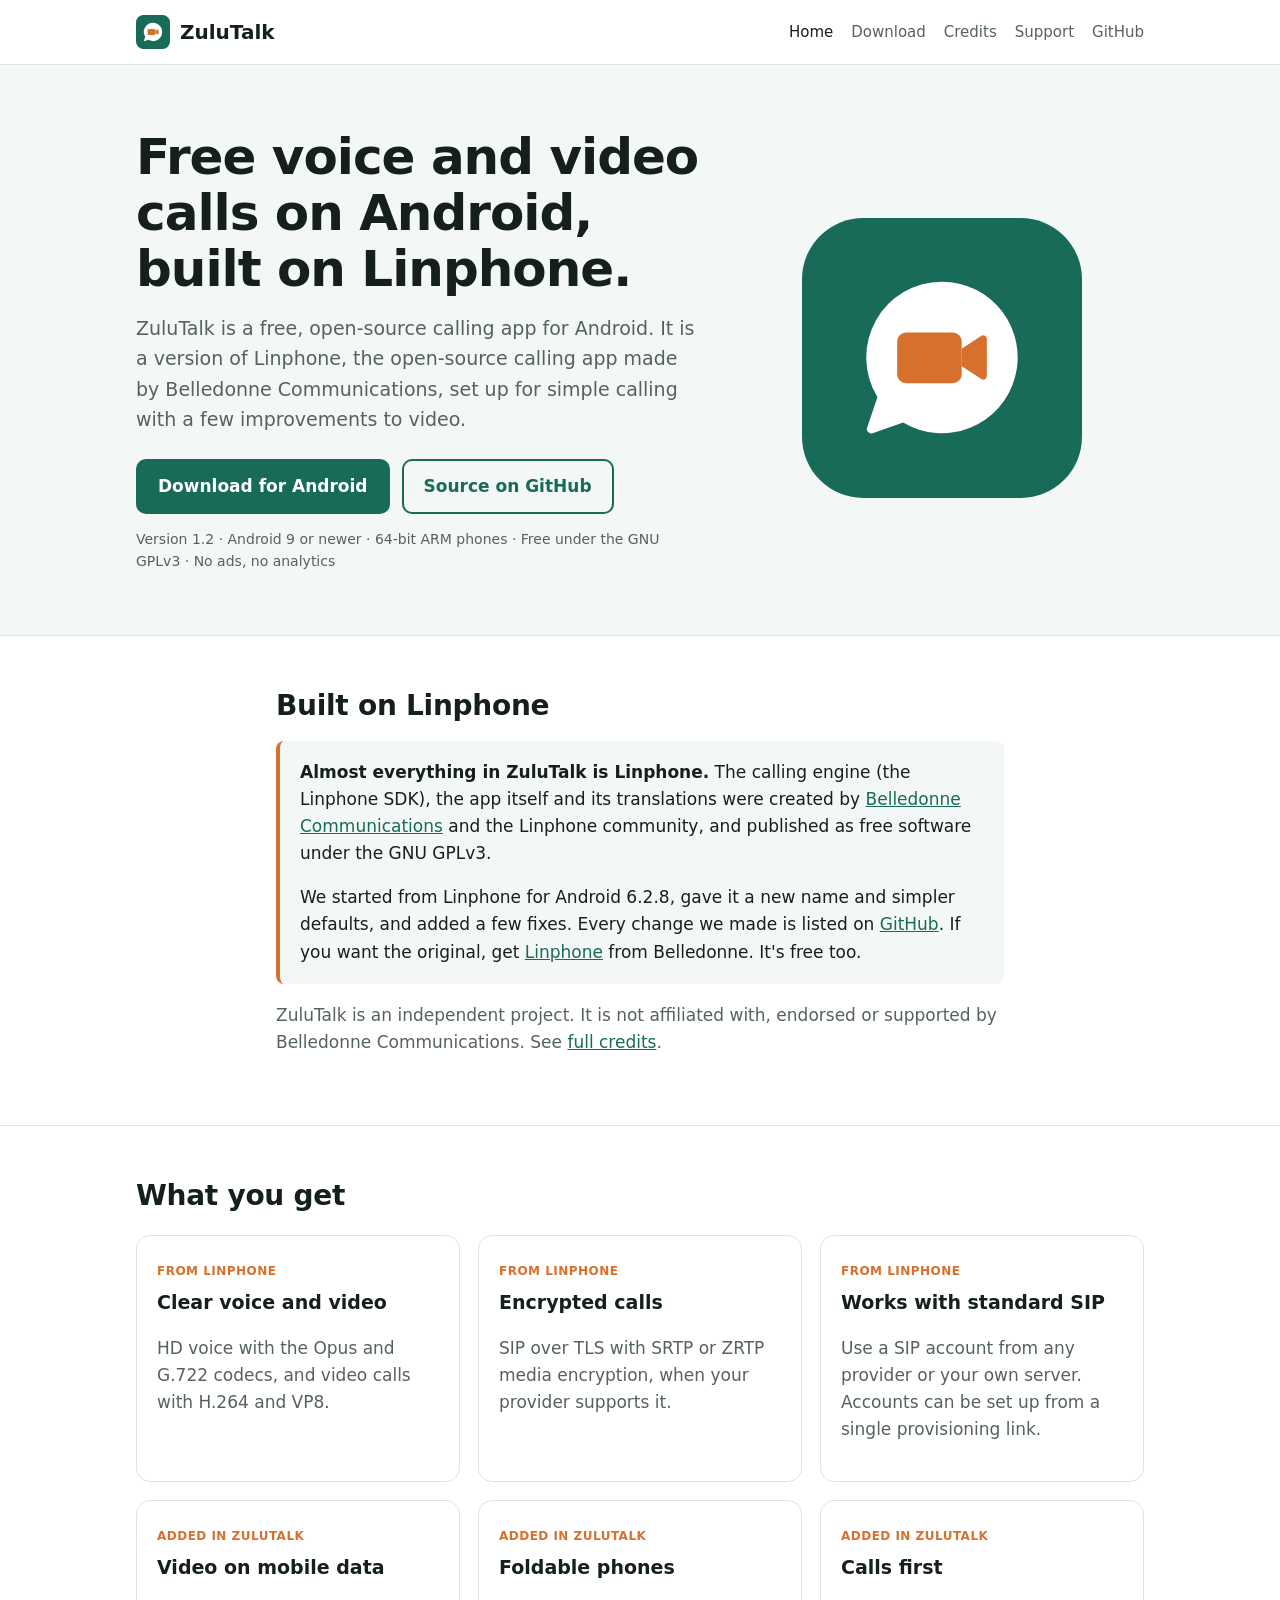
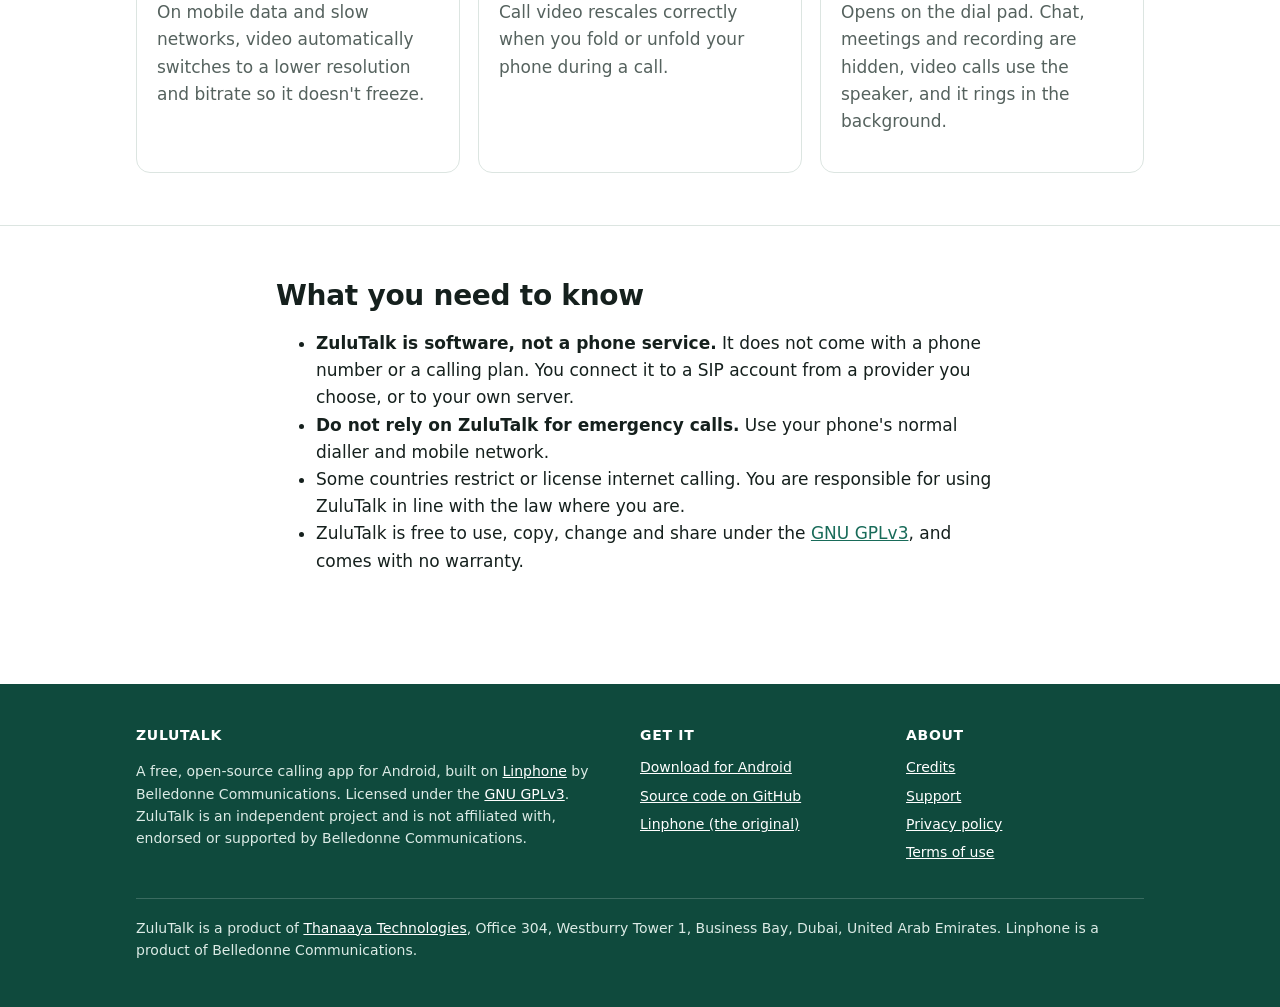
==== index.html @ f60371dd "zulutalk.com website Co-Authored-By: Claude Opus 5.5 <noreply@anthropic.com>" ====
<!doctype html>
<html lang="en">
<head>
<meta charset="utf-8">
<meta name="viewport" content="width=device-width, initial-scale=1">
<title>ZuluTalk: free, open-source calling app for Android, built on Linphone</title>
<meta name="description" content="ZuluTalk is a free, open-source calling app for Android, built on Linphone by Belledonne Communications.">
<link rel="canonical" href="https://zulutalk.com/">
<link rel="icon" href="/assets/logo.svg" type="image/svg+xml">
<link rel="icon" href="/assets/favicon-32.png" sizes="32x32" type="image/png">
<link rel="apple-touch-icon" href="/assets/apple-touch-icon.png">
<meta name="theme-color" content="#186B59">
<meta property="og:type" content="website">
<meta property="og:site_name" content="ZuluTalk">
<meta property="og:title" content="ZuluTalk: free, open-source calling app for Android, built on Linphone">
<meta property="og:description" content="ZuluTalk is a free, open-source calling app for Android, built on Linphone by Belledonne Communications.">
<meta property="og:url" content="https://zulutalk.com/">
<meta property="og:image" content="https://zulutalk.com/assets/og.png">
<link rel="stylesheet" href="/assets/site.css">
</head>
<body>
<header class="top"><div class="wrap">
  <a class="brand" href="/"><img src="/assets/logo.svg" alt="" width="34" height="34">ZuluTalk</a>
  <nav class="main" aria-label="Main"><a href="/" aria-current="page">Home</a><a href="/download/">Download</a><a href="/credits/">Credits</a><a href="/support/">Support</a><a href="https://github.com/kaspaguy/Zulutalk">GitHub</a></nav>
</div></header>
<main>

<section class="hero"><div class="wrap">
  <div>
    <h1>Free voice and video calls on Android, built on Linphone.</h1>
    <p class="lead">ZuluTalk is a free, open-source calling app for Android. It is a version of Linphone,
    the open-source calling app made by Belledonne Communications, set up for simple calling with a few improvements to video.</p>
    <div class="btns">
      <a class="btn primary" href="/download/">Download for Android</a>
      <a class="btn ghost" href="https://github.com/kaspaguy/Zulutalk">Source on GitHub</a>
    </div>
    <p class="meta">Version 1.2 · Android 9 or newer · 64-bit ARM phones · Free under the GNU GPLv3 · No ads, no analytics</p>
  </div>
  <img class="logo-big" src="/assets/logo.svg" alt="ZuluTalk logo" width="280" height="280">
</div></section>

<section class="block"><div class="wrap narrow">
  <h2>Built on Linphone</h2>
  <div class="credit">
    <p style="margin-top:0"><strong>Almost everything in ZuluTalk is Linphone.</strong> The calling engine (the Linphone SDK),
    the app itself and its translations were created by <a href="https://www.linphone.org">Belledonne Communications</a> and the Linphone
    community, and published as free software under the GNU GPLv3.</p>
    <p style="margin-bottom:0">We started from Linphone for Android 6.2.8, gave it a new name and simpler defaults, and added a few fixes.
    Every change we made is listed on <a href="https://github.com/kaspaguy/Zulutalk/blob/main/ZULUTALK.md">GitHub</a>. If you want the original,
    get <a href="https://www.linphone.org">Linphone</a> from Belledonne. It's free too.</p>
  </div>
  <p class="muted">ZuluTalk is an independent project. It is not affiliated with, endorsed or supported by Belledonne Communications.
  See <a href="/credits/">full credits</a>.</p>
</div></section>

<section class="block"><div class="wrap">
  <h2>What you get</h2>
  <div class="grid">
    <div class="card"><span class="tag">From Linphone</span><h3>Clear voice and video</h3>
      <p class="muted">HD voice with the Opus and G.722 codecs, and video calls with H.264 and VP8.</p></div>
    <div class="card"><span class="tag">From Linphone</span><h3>Encrypted calls</h3>
      <p class="muted">SIP over TLS with SRTP or ZRTP media encryption, when your provider supports it.</p></div>
    <div class="card"><span class="tag">From Linphone</span><h3>Works with standard SIP</h3>
      <p class="muted">Use a SIP account from any provider or your own server. Accounts can be set up from a single provisioning link.</p></div>
    <div class="card"><span class="tag">Added in ZuluTalk</span><h3>Video on mobile data</h3>
      <p class="muted">On mobile data and slow networks, video automatically switches to a lower resolution and bitrate so it doesn't freeze.</p></div>
    <div class="card"><span class="tag">Added in ZuluTalk</span><h3>Foldable phones</h3>
      <p class="muted">Call video rescales correctly when you fold or unfold your phone during a call.</p></div>
    <div class="card"><span class="tag">Added in ZuluTalk</span><h3>Calls first</h3>
      <p class="muted">Opens on the dial pad. Chat, meetings and recording are hidden, video calls use the speaker, and it rings in the background.</p></div>
  </div>
</div></section>

<section class="block"><div class="wrap narrow">
  <h2>What you need to know</h2>
  <ul>
    <li><strong>ZuluTalk is software, not a phone service.</strong> It does not come with a phone number or a calling plan.
    You connect it to a SIP account from a provider you choose, or to your own server.</li>
    <li><strong>Do not rely on ZuluTalk for emergency calls.</strong> Use your phone's normal dialler and mobile network.</li>
    <li>Some countries restrict or license internet calling. You are responsible for using ZuluTalk in line with the law where you are.</li>
    <li>ZuluTalk is free to use, copy, change and share under the <a href="https://www.gnu.org/licenses/gpl-3.0.html">GNU GPLv3</a>, and comes with no warranty.</li>
  </ul>
</div></section>

</main>
<footer class="site"><div class="wrap">
  <div class="cols">
    <div>
      <h4>ZuluTalk</h4>
      <p>A free, open-source calling app for Android, built on <a href="https://www.linphone.org">Linphone</a> by Belledonne Communications.
      Licensed under the <a href="https://www.gnu.org/licenses/gpl-3.0.html">GNU GPLv3</a>. ZuluTalk is an independent project and is not affiliated with,
      endorsed or supported by Belledonne Communications.</p>
    </div>
    <div>
      <h4>Get it</h4>
      <ul>
        <li><a href="/download/">Download for Android</a></li>
        <li><a href="https://github.com/kaspaguy/Zulutalk">Source code on GitHub</a></li>
        <li><a href="https://www.linphone.org">Linphone (the original)</a></li>
      </ul>
    </div>
    <div>
      <h4>About</h4>
      <ul>
        <li><a href="/credits/">Credits</a></li>
        <li><a href="/support/">Support</a></li>
        <li><a href="/privacy/">Privacy policy</a></li>
        <li><a href="/terms/">Terms of use</a></li>
      </ul>
    </div>
  </div>
  <p class="legal-line">ZuluTalk is a product of <a href="https://thanaaya.com">Thanaaya Technologies</a>, Office 304, Westburry Tower 1, Business Bay, Dubai, United Arab Emirates.
  Linphone is a product of Belledonne Communications.</p>
</div></footer>
</body>
</html>
---- assets/site.css ----
:root {
  --green: #186B59;
  --green-dark: #0F4A3D;
  --orange: #D7702D;
  --bg: #FFFFFF;
  --bg-soft: #F3F7F5;
  --text: #15201D;
  --muted: #55625E;
  --line: #DCE5E1;
  --card: #FFFFFF;
  --link: #186B59;
}
@media (prefers-color-scheme: dark) {
  :root {
    --bg: #0E1513;
    --bg-soft: #15201D;
    --text: #E8EFEC;
    --muted: #A3B2AD;
    --line: #26332F;
    --card: #15201D;
    --link: #6FCBB3;
  }
}
* { box-sizing: border-box; }
html { -webkit-text-size-adjust: 100%; }
body {
  margin: 0;
  background: var(--bg);
  color: var(--text);
  font: 17px/1.6 system-ui, -apple-system, "Segoe UI", Roboto, "Noto Sans", Arial, sans-serif;
}
a { color: var(--link); }
img { max-width: 100%; height: auto; }
.wrap { max-width: 1040px; margin: 0 auto; padding: 0 16px; }
.narrow { max-width: 760px; }

header.top { border-bottom: 1px solid var(--line); }
header.top .wrap { display: flex; align-items: center; justify-content: space-between; gap: 16px; min-height: 64px; flex-wrap: wrap; }
.brand { display: flex; align-items: center; gap: 10px; text-decoration: none; color: var(--text); font-weight: 700; font-size: 20px; }
.brand img { width: 34px; height: 34px; }
nav.main { display: flex; gap: 18px; flex-wrap: wrap; font-size: 15px; }
nav.main a { color: var(--muted); text-decoration: none; }
nav.main a:hover, nav.main a[aria-current="page"] { color: var(--text); }

.hero { padding: 64px 0 48px; background: var(--bg-soft); border-bottom: 1px solid var(--line); }
.hero .wrap { display: grid; grid-template-columns: 1.4fr 1fr; gap: 40px; align-items: center; }
.hero h1 { font-size: clamp(32px, 5vw, 50px); line-height: 1.12; margin: 0 0 16px; letter-spacing: -0.02em; }
.hero p.lead { font-size: 19px; color: var(--muted); margin: 0 0 24px; }
.hero .logo-big { justify-self: center; width: min(280px, 70vw); }
.btns { display: flex; gap: 12px; flex-wrap: wrap; }
.btn { display: inline-block; padding: 12px 20px; border-radius: 10px; font-weight: 600; text-decoration: none; border: 2px solid var(--green); }
.btn.primary { background: var(--green); color: #fff; }
.btn.primary:hover { background: var(--green-dark); border-color: var(--green-dark); }
.btn.ghost { color: var(--link); }
.meta { font-size: 14px; color: var(--muted); margin-top: 14px; }

section.block { padding: 52px 0; border-bottom: 1px solid var(--line); }
section.block:last-of-type { border-bottom: 0; }
h2 { font-size: 28px; line-height: 1.25; margin: 0 0 14px; letter-spacing: -0.01em; }
h3 { font-size: 19px; margin: 26px 0 6px; }
.muted { color: var(--muted); }
.grid { display: grid; grid-template-columns: repeat(auto-fit, minmax(240px, 1fr)); gap: 18px; margin-top: 22px; }
.card { background: var(--card); border: 1px solid var(--line); border-radius: 14px; padding: 20px; }
.card h3 { margin-top: 0; }
.tag { display: inline-block; font-size: 12px; font-weight: 700; letter-spacing: .04em; text-transform: uppercase; color: var(--orange); margin-bottom: 6px; }
.credit { background: var(--bg-soft); border-left: 4px solid var(--orange); padding: 18px 20px; border-radius: 8px; margin: 18px 0; }
.note { background: var(--bg-soft); border: 1px solid var(--line); padding: 14px 18px; border-radius: 10px; font-size: 15px; }

.page-head { padding: 44px 0 18px; }
.page-head h1 { font-size: clamp(30px, 4.5vw, 42px); margin: 0 0 8px; letter-spacing: -0.02em; }
.legal h2 { font-size: 21px; margin-top: 34px; }
.legal ol, .legal ul { padding-left: 22px; }

table { width: 100%; border-collapse: collapse; font-size: 15px; margin: 14px 0; }
th, td { text-align: left; padding: 10px 8px; border-bottom: 1px solid var(--line); vertical-align: top; }
code { font-family: ui-monospace, SFMono-Regular, Menlo, Consolas, monospace; font-size: 14px; background: var(--bg-soft); padding: 2px 5px; border-radius: 5px; word-break: break-all; }

footer.site { background: var(--green-dark); color: #DCEBE6; padding: 40px 0 32px; font-size: 14px; margin-top: 40px; }
footer.site a { color: #FFFFFF; }
footer.site .cols { display: grid; grid-template-columns: 2fr 1fr 1fr; gap: 28px; }
footer.site h4 { color: #fff; font-size: 14px; margin: 0 0 10px; text-transform: uppercase; letter-spacing: .05em; }
footer.site ul { list-style: none; padding: 0; margin: 0; }
footer.site li { margin: 6px 0; }
footer.site .legal-line { border-top: 1px solid rgba(255,255,255,.18); margin-top: 28px; padding-top: 18px; }

@media (max-width: 760px) {
  .hero .wrap { grid-template-columns: 1fr; }
  .hero .logo-big { order: -1; width: 140px; justify-self: start; }
  footer.site .cols { grid-template-columns: 1fr; }
  table { font-size: 14px; }
}
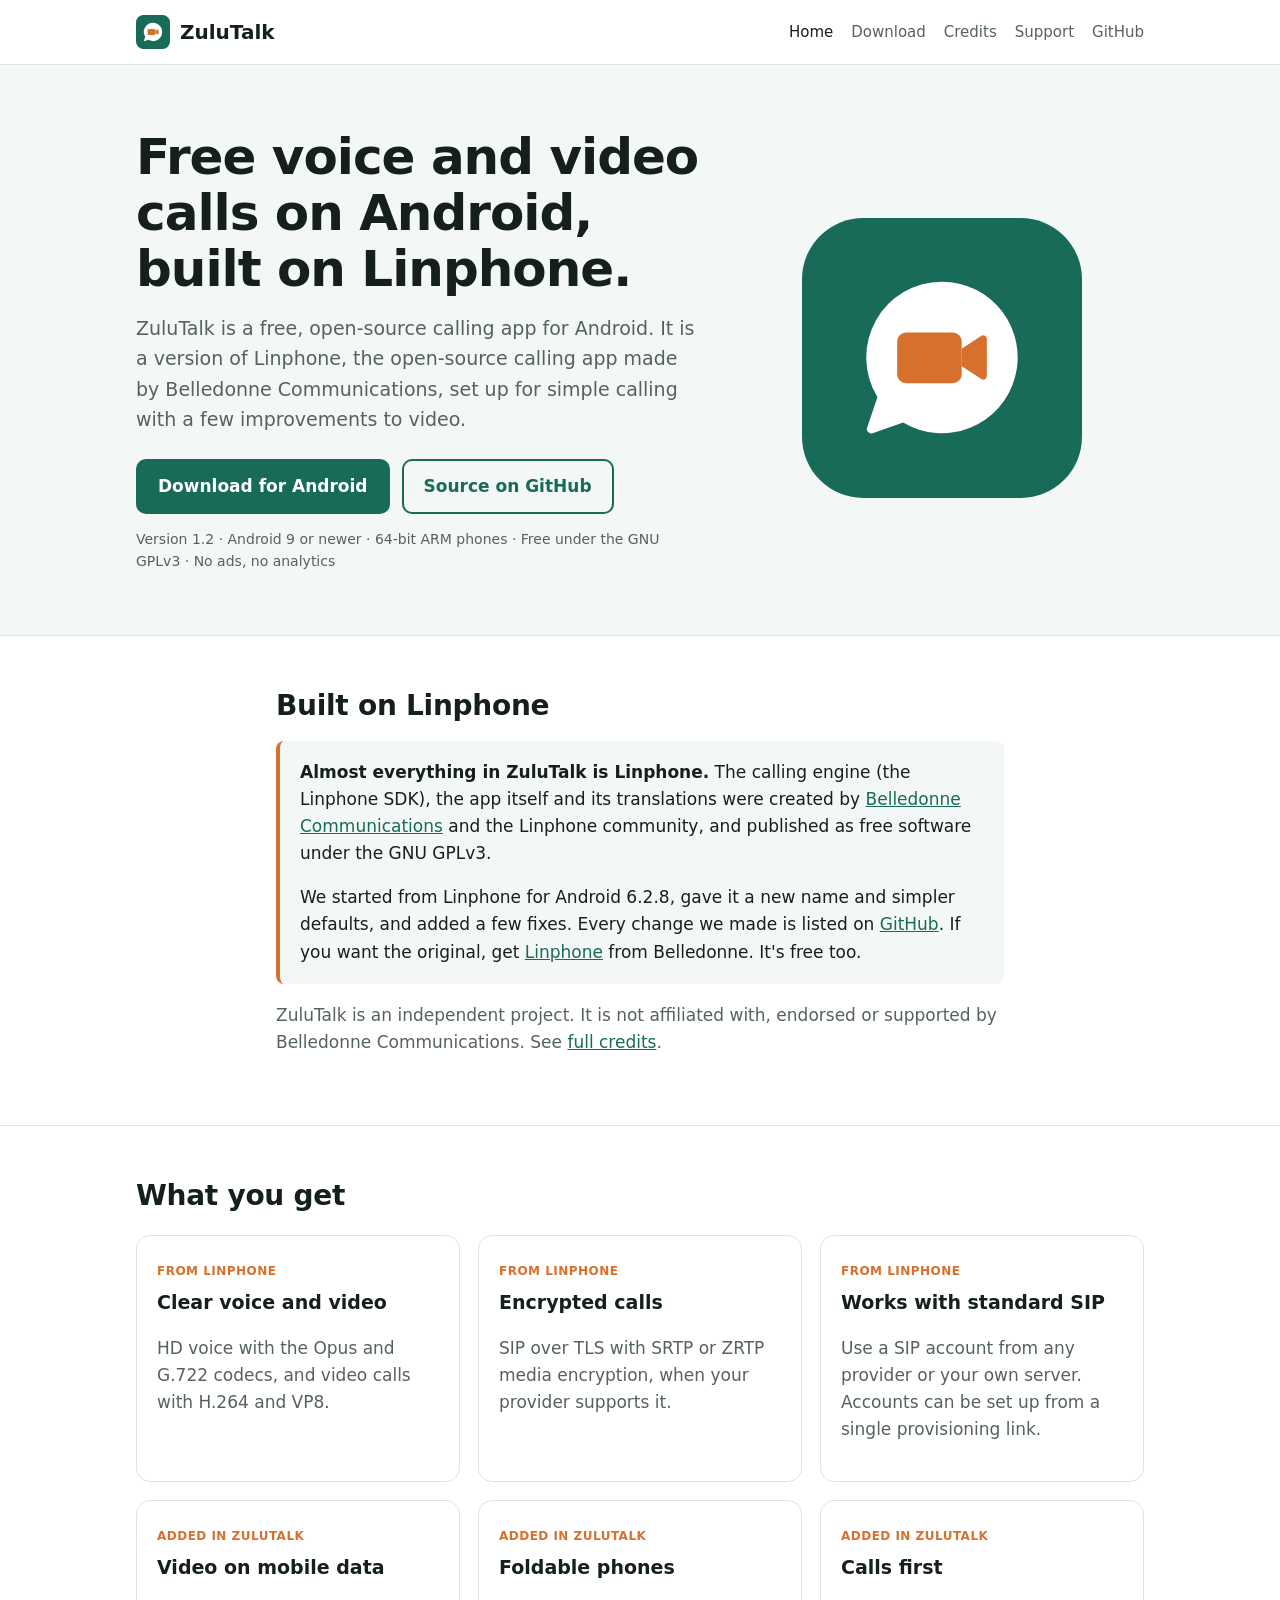
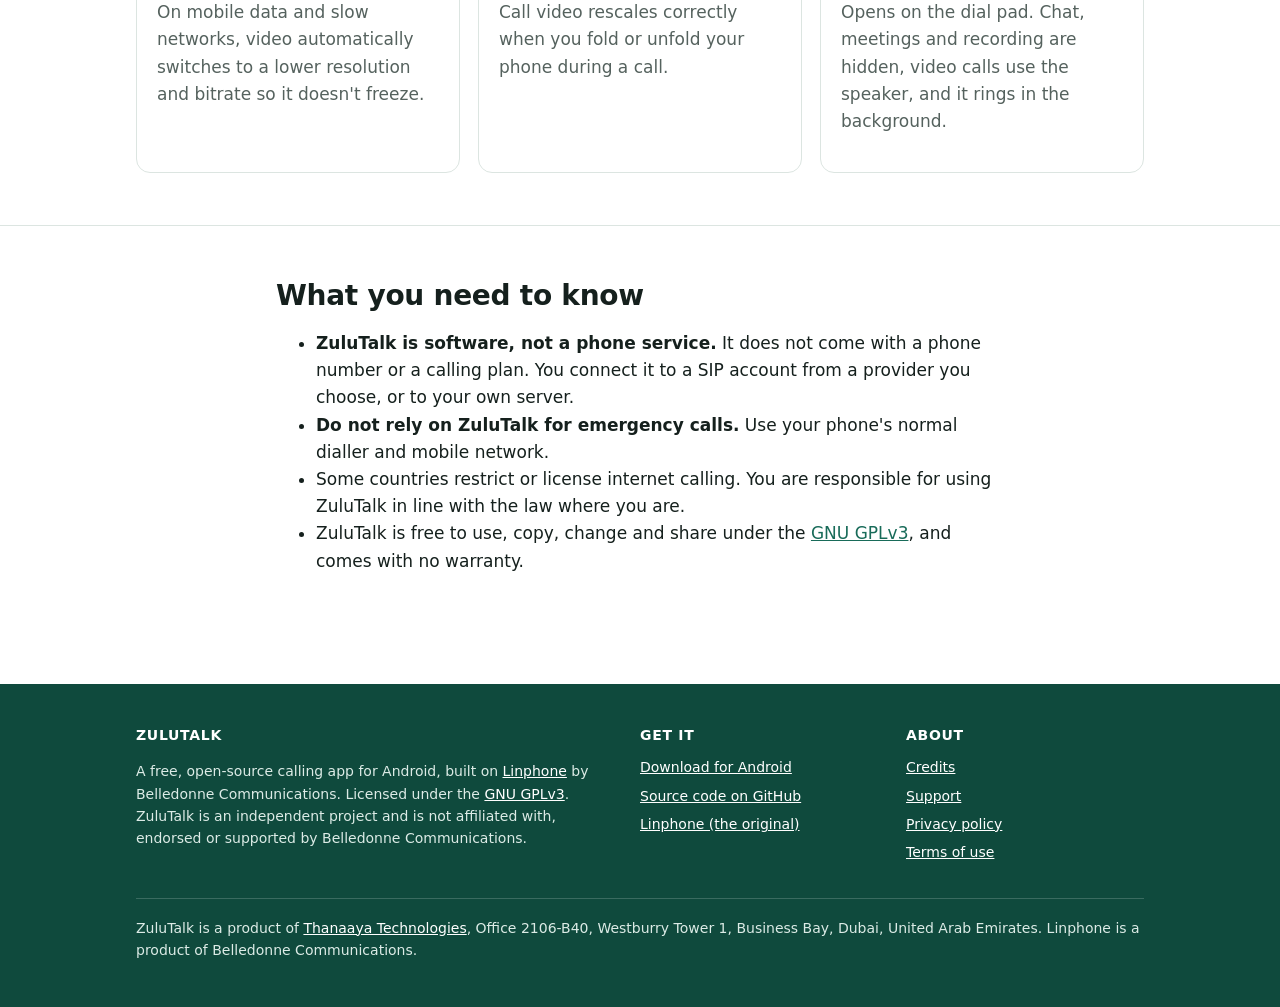
==== commit 84e51c33: "Use the registered (EJARI) office address Co-Authored-By: Claude Opus 5.5 <noreply@anthropic.com>" ====
--- a/index.html
+++ b/index.html
@@ -109,7 +109,7 @@
       </ul>
     </div>
   </div>
-  <p class="legal-line">ZuluTalk is a product of <a href="https://thanaaya.com">Thanaaya Technologies</a>, Office 304, Westburry Tower 1, Business Bay, Dubai, United Arab Emirates.
+  <p class="legal-line">ZuluTalk is a product of <a href="https://thanaaya.com">Thanaaya Technologies</a>, Office 2106-B40, Westburry Tower 1, Business Bay, Dubai, United Arab Emirates.
   Linphone is a product of Belledonne Communications.</p>
 </div></footer>
 </body>
